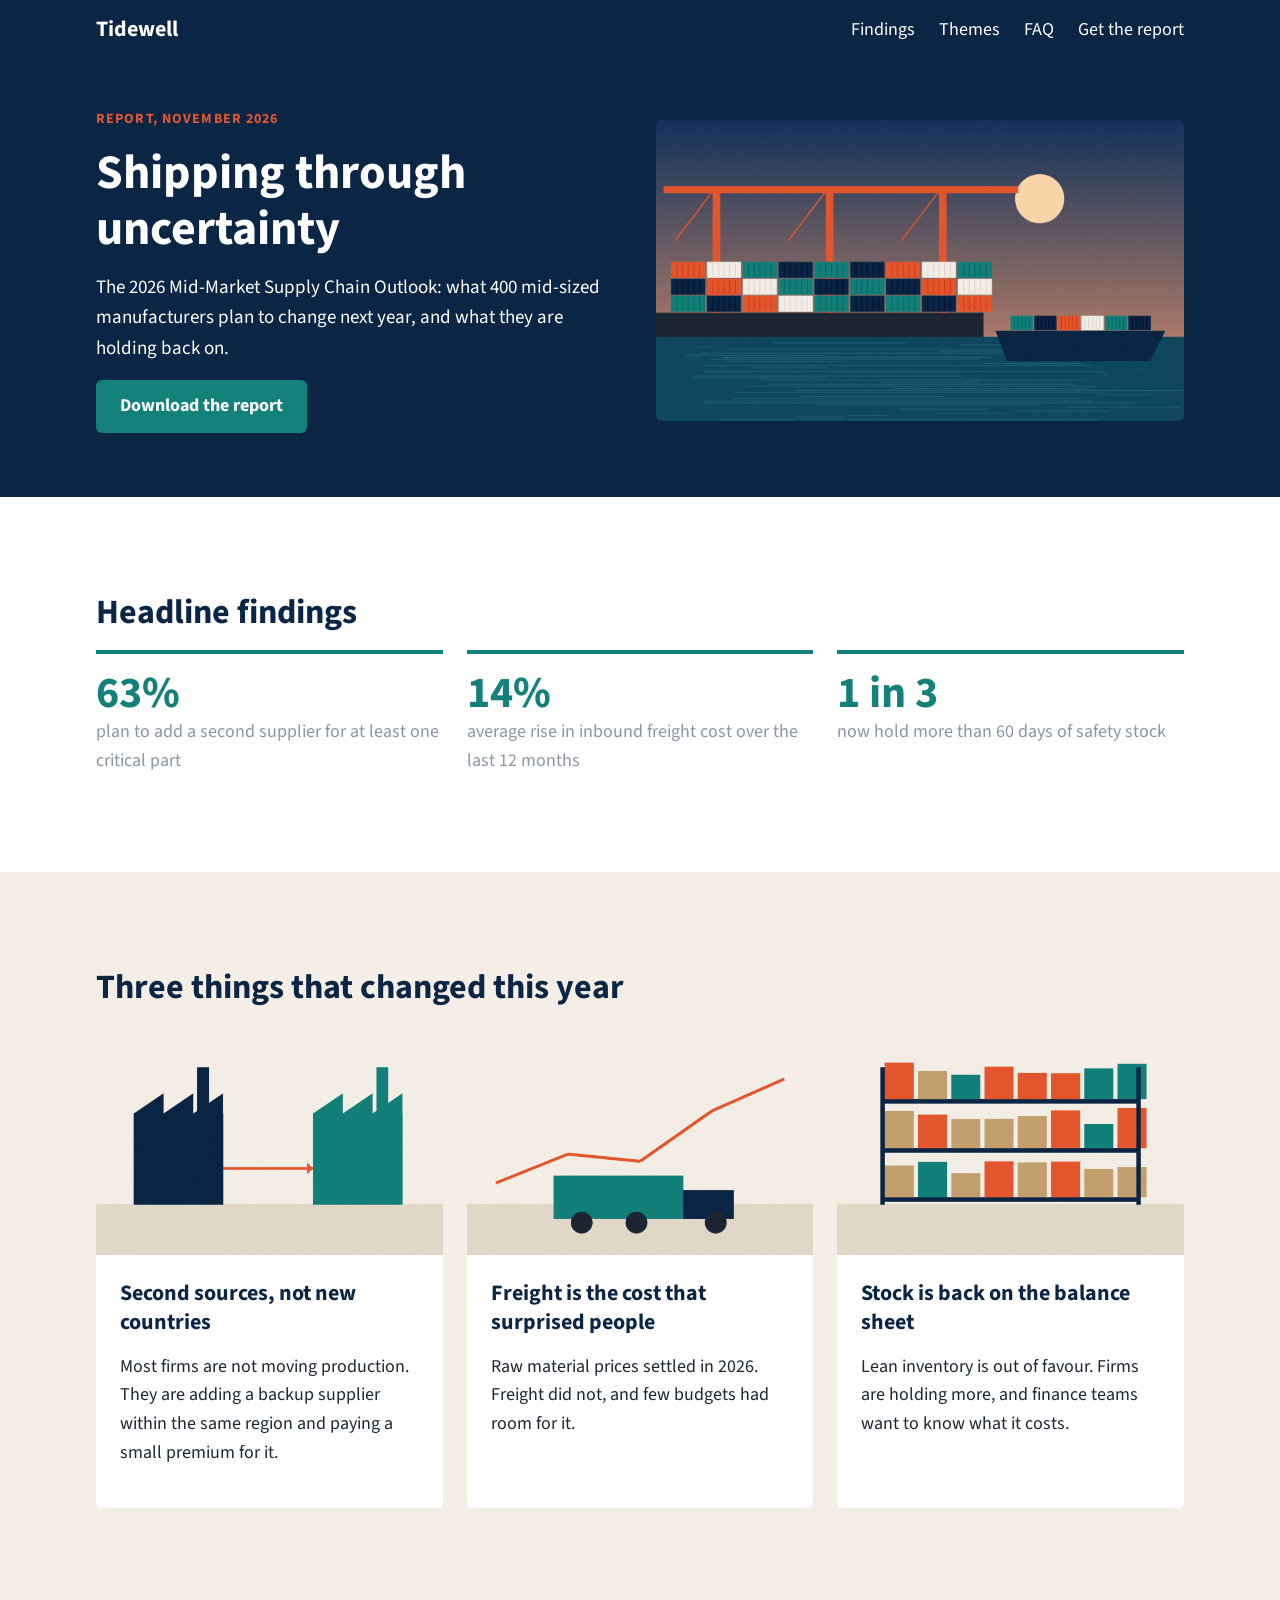
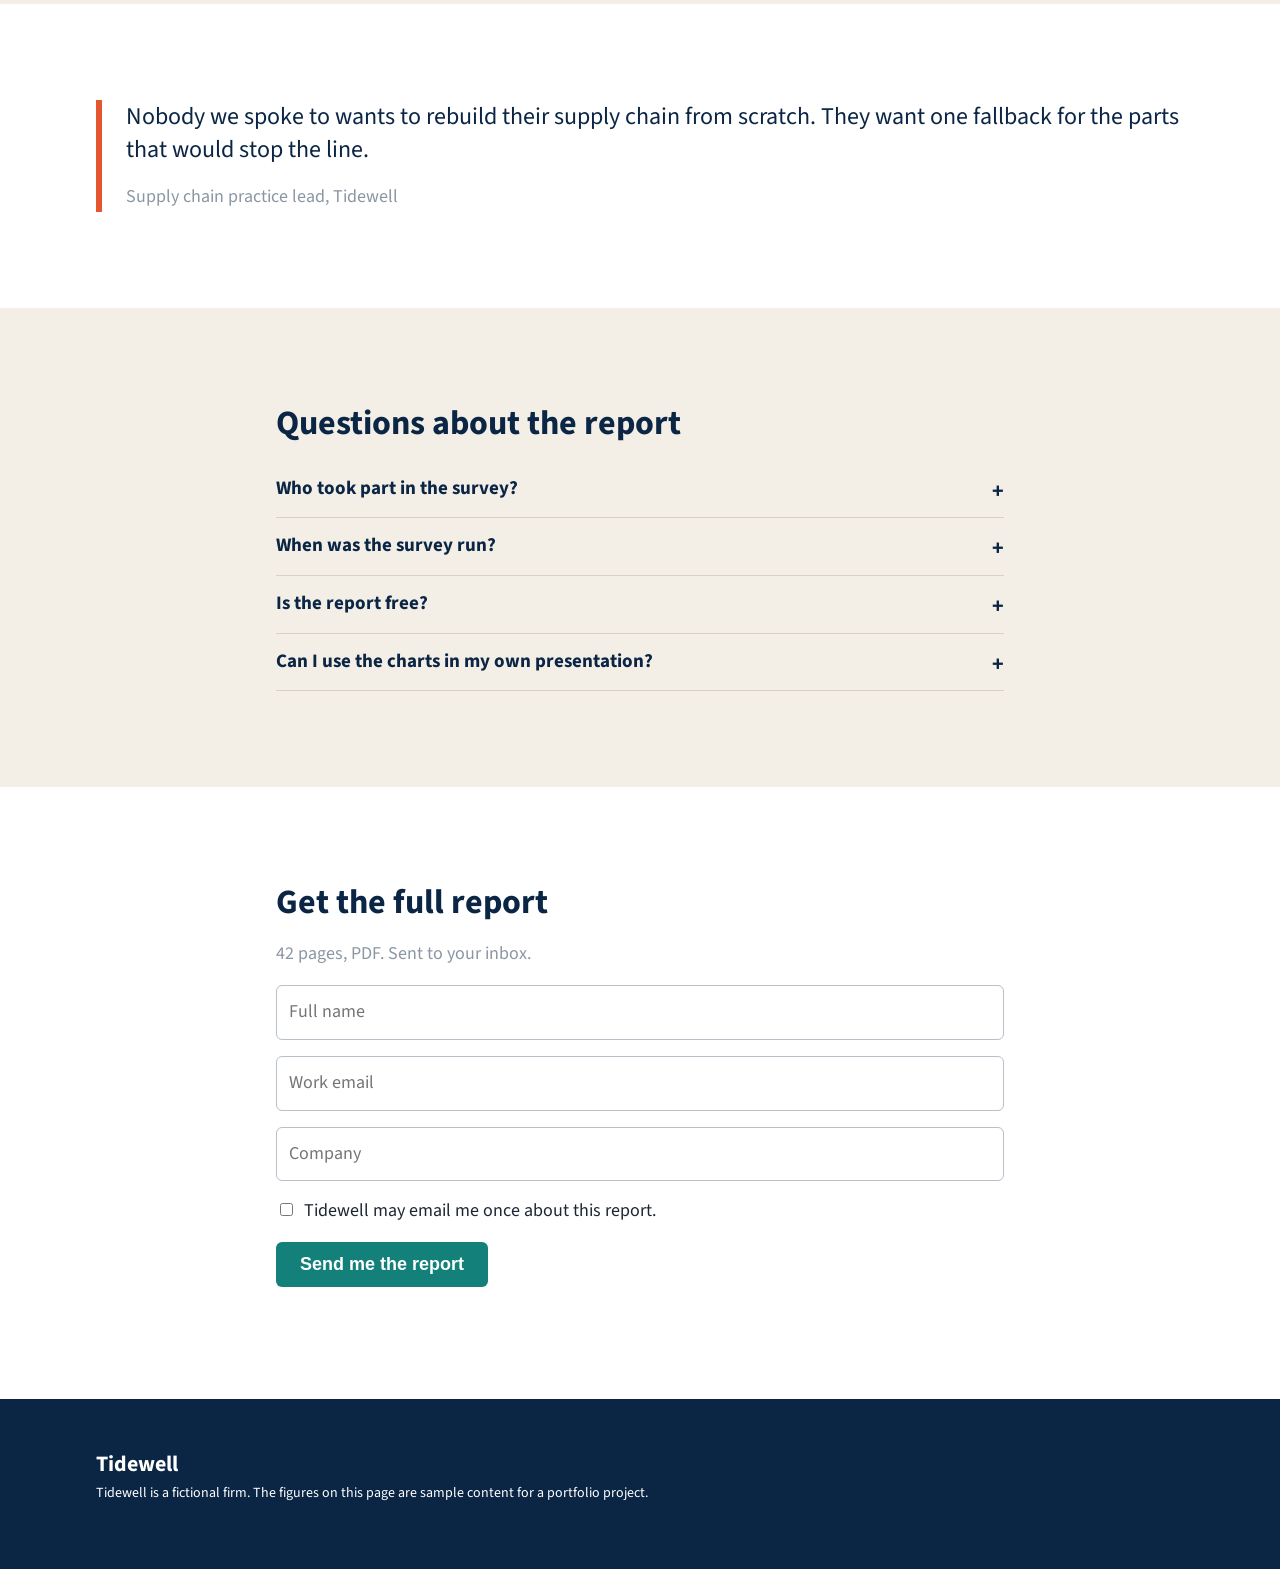
==== docs/index.html @ ba9bedf1 "First build" ====
<!doctype html>
<html lang="en">
<head>
  <meta charset="utf-8">
  <meta name="viewport" content="width=device-width, initial-scale=1">
  <title>2026 Mid-Market Supply Chain Outlook | Tidewell</title>
  <meta name="description" content="What 400 mid-sized manufacturers told us about costs, suppliers and stock levels for 2026. Download the full report.">
  <meta name="keywords" content="supply chain, manufacturing, outlook, report">
  <meta property="og:title" content="2026 Mid-Market Supply Chain Outlook | Tidewell">
  <meta property="og:description" content="What 400 mid-sized manufacturers told us about costs, suppliers and stock levels for 2026. Download the full report.">
  <link rel="stylesheet" href="css/tokens.css">
  <link rel="stylesheet" href="css/main.css">
  <script src="js/jquery-3.7.1.min.js"></script>
  <script src="js/main.js"></script>
</head>
<body>
<header class="site-header">
  <div class="wrap site-header__inner">
    <a class="logo" href="#main">Tidewell</a>
    <button class="nav-toggle" type="button" aria-expanded="false" aria-controls="site-nav">Menu</button>
    <nav id="site-nav" class="site-nav">
      <ul>
        <li><a href="#findings">Findings</a></li>
        <li><a href="#themes">Themes</a></li>
        <li><a href="#faq">FAQ</a></li>
        <li><a href="#download">Get the report</a></li>
      </ul>
    </nav>
  </div>
</header>  <main id="main">
<section class="hero">
  <div class="wrap hero__inner">
    <div class="hero__text">
      <p class="eyebrow">Report, November 2026</p>
      <h1>Shipping through uncertainty</h1>
      <p class="hero__sub">The 2026 Mid-Market Supply Chain Outlook: what 400 mid-sized manufacturers plan to change next year, and what they are holding back on.</p>
      <a class="btn" href="#download">Download the report</a>
    </div>
    <div class="hero__media">
<img src="images/hero-harbour.png" alt="Illustration of a harbour at dusk with cranes loading shipping containers">    </div>
  </div>
</section><section id="findings" class="section stats">
  <div class="wrap">
    <h2>Headline findings</h2>
    <ul class="stats__list">
      <li class="stat">
        <span class="stat__value">63%</span>
        <span class="stat__label">plan to add a second supplier for at least one critical part</span>
      </li>
      <li class="stat">
        <span class="stat__value">14%</span>
        <span class="stat__label">average rise in inbound freight cost over the last 12 months</span>
      </li>
      <li class="stat">
        <span class="stat__value">1 in 3</span>
        <span class="stat__label">now hold more than 60 days of safety stock</span>
      </li>
    </ul>
  </div>
</section><section id="themes" class="section section--sand">
  <div class="wrap">
    <h2>Three things that changed this year</h2>
    <div class="cards">
      <article class="card">
<img src="images/theme-suppliers.png">        <div class="card__body">
          <h3>Second sources, not new countries</h3>
          <p>Most firms are not moving production. They are adding a backup supplier within the same region and paying a small premium for it.</p>
        </div>
      </article>
      <article class="card">
<img src="images/theme-freight.png">        <div class="card__body">
          <h3>Freight is the cost that surprised people</h3>
          <p>Raw material prices settled in 2026. Freight did not, and few budgets had room for it.</p>
        </div>
      </article>
      <article class="card">
<img src="images/theme-stock.png" alt="Illustration of warehouse shelving stacked with boxes">        <div class="card__body">
          <h3>Stock is back on the balance sheet</h3>
          <p>Lean inventory is out of favour. Firms are holding more, and finance teams want to know what it costs.</p>
        </div>
      </article>
    </div>
  </div>
</section><section class="section quote">
  <div class="wrap">
    <figure>
      <blockquote><p>Nobody we spoke to wants to rebuild their supply chain from scratch. They want one fallback for the parts that would stop the line.</p></blockquote>
      <figcaption>Supply chain practice lead, Tidewell</figcaption>
    </figure>
  </div>
</section><section id="faq" class="section section--sand">
  <div class="wrap wrap--narrow">
    <h2>Questions about the report</h2>
    <div class="faq">
      <div class="faq__item">
        <h3>
          <button class="faq__q" type="button" aria-expanded="false" aria-controls="faq-1">Who took part in the survey?</button>
        </h3>
        <div class="faq__a" id="faq-1" hidden>
          <p>400 manufacturers with annual revenue between USD 50 million and USD 1 billion, across India, Southeast Asia and Europe.</p>
        </div>
      </div>
      <div class="faq__item">
        <h3>
          <button class="faq__q" type="button" aria-expanded="false" aria-controls="faq-2">When was the survey run?</button>
        </h3>
        <div class="faq__a" id="faq-2" hidden>
          <p>August and September 2026.</p>
        </div>
      </div>
      <div class="faq__item">
        <h3>
          <button class="faq__q" type="button" aria-expanded="false" aria-controls="faq-3">Is the report free?</button>
        </h3>
        <div class="faq__a" id="faq-3" hidden>
          <p>Yes. We ask for your work email so we can send it and, if you agree, follow up once.</p>
        </div>
      </div>
      <div class="faq__item">
        <h3>
          <button class="faq__q" type="button" aria-expanded="false" aria-controls="faq-4">Can I use the charts in my own presentation?</button>
        </h3>
        <div class="faq__a" id="faq-4" hidden>
          <p>Yes, with a credit to Tidewell and a link back to this page.</p>
        </div>
      </div>
    </div>
  </div>
</section><section id="download" class="section download">
  <div class="wrap wrap--narrow">
    <h2>Get the full report</h2>
    <p class="muted">42 pages, PDF. Sent to your inbox.</p>
    <form class="form" id="download-form" novalidate>
      <div class="form__row">
        <input id="name" name="name" type="text" autocomplete="name" placeholder="Full name" required>
      </div>
      <div class="form__row">
        <input id="email" name="email" type="email" autocomplete="email" placeholder="Work email" required>
      </div>
      <div class="form__row">
        <input id="company" name="company" type="text" autocomplete="organization" placeholder="Company" required>
      </div>
      <div class="form__row form__row--check">
        <input id="consent" name="consent" type="checkbox">
        <label for="consent">Tidewell may email me once about this report.</label>
      </div>
      <button class="btn" type="submit">Send me the report</button>
      <p class="form__msg" role="status"></p>
    </form>
  </div>
</section>  </main>
<footer class="site-footer">
  <div class="wrap">
    <p class="logo">Tidewell</p>
    <p>Tidewell is a fictional firm. The figures on this page are sample content for a portfolio project.</p>
  </div>
</footer></body>
</html>
---- docs/css/tokens.css ----
/* Brand tokens. Source of truth is brand/brand-guide.md - keep them in sync. */

@font-face {
  font-family: "Source Sans 3";
  src: url("../fonts/source-sans-3-latin-400-normal.woff2") format("woff2");
  font-weight: 400;
}
@font-face {
  font-family: "Source Sans 3";
  src: url("../fonts/source-sans-3-latin-700-normal.woff2") format("woff2");
  font-weight: 700;
}

:root {
  --tw-navy: #0B2545;
  --tw-teal: #13807A;
  --tw-sand: #F4EFE6;
  --tw-coral: #E4572E;
  --tw-ink: #1D2733;
  --tw-ink-muted: #8A96A3;
  --tw-white: #FFFFFF;

  --font: "Source Sans 3", system-ui, "Segoe UI", Roboto, Arial, sans-serif;

  --space-1: 4px;
  --space-2: 8px;
  --space-3: 16px;
  --space-4: 24px;
  --space-5: 32px;
  --space-6: 48px;
  --space-7: 64px;
  --space-8: 96px;

  --max-width: 1120px;
  --radius: 6px;
}
---- docs/css/main.css ----
*, *::before, *::after { box-sizing: border-box; }

body {
  margin: 0;
  font-family: var(--font);
  font-size: 17px;
  line-height: 1.6;
  color: var(--tw-ink);
  background: var(--tw-white);
}

img { max-width: 100%; display: block; }

h1, h2, h3 { color: var(--tw-navy); margin: 0 0 var(--space-3); }
h1 { font-size: 32px; line-height: 1.15; }
h2 { font-size: 26px; line-height: 1.2; }
h3 { font-size: 20px; line-height: 1.3; }
p { margin: 0 0 var(--space-3); }

a { color: var(--tw-teal); }

.wrap { max-width: var(--max-width); margin: 0 auto; padding: 0 var(--space-3); }
.wrap--narrow { max-width: 760px; }
.section { padding: var(--space-7) 0; }
.section--sand { background: var(--tw-sand); }
.muted { color: var(--tw-ink-muted); }
.eyebrow {
  text-transform: uppercase;
  letter-spacing: .08em;
  font-size: 14px;
  font-weight: 700;
  color: var(--tw-coral);
}

.btn {
  display: inline-block;
  background: var(--tw-teal);
  color: var(--tw-white);
  font-weight: 700;
  font-size: 18px;
  padding: 12px var(--space-4);
  border: 0;
  border-radius: var(--radius);
  text-decoration: none;
  cursor: pointer;
}
.btn:hover { background: #0F6B66; }

/* header */
.site-header {
  position: sticky;
  top: 0;
  z-index: 10;
  background: var(--tw-navy);
  transition: box-shadow .2s;
}
.site-header.is-scrolled { box-shadow: 0 2px 8px rgba(0, 0, 0, .25); }
.site-header__inner { display: flex; align-items: center; justify-content: space-between; min-height: 60px; }
.logo { color: var(--tw-white); font-weight: 700; font-size: 22px; text-decoration: none; margin: 0; }
.nav-toggle {
  background: none;
  border: 1px solid var(--tw-white);
  color: var(--tw-white);
  font: inherit;
  padding: var(--space-1) var(--space-3);
  border-radius: var(--radius);
}
.site-nav { display: none; position: absolute; top: 60px; left: 0; right: 0; background: var(--tw-navy); }
.site-nav.is-open { display: block; }
.site-nav ul { list-style: none; margin: 0; padding: var(--space-2) var(--space-3) var(--space-3); }
.site-nav a { display: block; color: var(--tw-white); text-decoration: none; padding: var(--space-2) 0; }

/* hero */
.hero { background: var(--tw-navy); color: var(--tw-white); padding: var(--space-6) 0 var(--space-7); }
.hero h1 { color: var(--tw-white); }
.hero__inner { display: grid; gap: var(--space-5); }
.hero__sub { font-size: 19px; }
.hero__media img { border-radius: var(--radius); }

/* stats */
.stats__list { list-style: none; padding: 0; margin: 0; display: grid; gap: var(--space-4); }
.stat { border-top: 4px solid var(--tw-teal); padding-top: var(--space-3); }
.stat__value { display: block; font-size: 44px; font-weight: 700; color: var(--tw-teal); line-height: 1.1; }
.stat__label { display: block; color: var(--tw-ink-muted); }

/* cards */
.cards { display: grid; gap: var(--space-4); }
.card { background: var(--tw-white); border-radius: var(--radius); overflow: hidden; }
.card img { aspect-ratio: 3 / 2; object-fit: cover; width: 100%; }
.card__body { padding: var(--space-4); }

/* quote */
.quote figure { margin: 0; border-left: 6px solid var(--tw-coral); padding-left: var(--space-4); }
.quote blockquote { margin: 0; font-size: 24px; line-height: 1.4; color: var(--tw-navy); }
.quote figcaption { color: var(--tw-ink-muted); margin-top: var(--space-3); }

/* faq */
.faq__item { border-bottom: 1px solid #D9D1C3; }
.faq__item h3 { margin: 0; }
.faq__q {
  width: 100%;
  text-align: left;
  background: none;
  border: 0;
  font: inherit;
  font-weight: 700;
  font-size: 19px;
  color: var(--tw-navy);
  padding: var(--space-3) var(--space-5) var(--space-3) 0;
  position: relative;
  cursor: pointer;
}
.faq__q::after { content: "+"; position: absolute; right: 0; top: var(--space-3); font-size: 22px; }
.faq__q[aria-expanded="true"]::after { content: "\2212"; }
.faq__a p { padding-bottom: var(--space-3); }

/* form */
.form__row { margin-bottom: var(--space-3); }
.form input[type="text"], .form input[type="email"] {
  width: 100%;
  font: inherit;
  padding: 12px;
  border: 1px solid #B8C0C9;
  border-radius: var(--radius);
}
.form input.is-invalid { border-color: var(--tw-coral); }
.form__row--check { display: flex; gap: var(--space-2); align-items: flex-start; }
.form__row--check input { margin-top: 6px; }
.form__msg { margin-top: var(--space-3); font-weight: 700; }

/* footer */
.site-footer { background: var(--tw-navy); color: var(--tw-white); padding: var(--space-6) 0; font-size: 14px; }

@media (min-width: 720px) {
  .stats__list { grid-template-columns: repeat(3, 1fr); }
  .cards { grid-template-columns: repeat(3, 1fr); }
}

@media (min-width: 960px) {
  body { font-size: 18px; }
  h1 { font-size: 48px; }
  h2 { font-size: 34px; }
  h3 { font-size: 22px; }
  .section { padding: var(--space-8) 0; }
  .hero__inner { grid-template-columns: 1fr 1fr; align-items: center; }
  .nav-toggle { display: none; }
  .site-nav { display: block; position: static; background: none; }
  .site-nav ul { display: flex; gap: var(--space-4); padding: 0; }
}
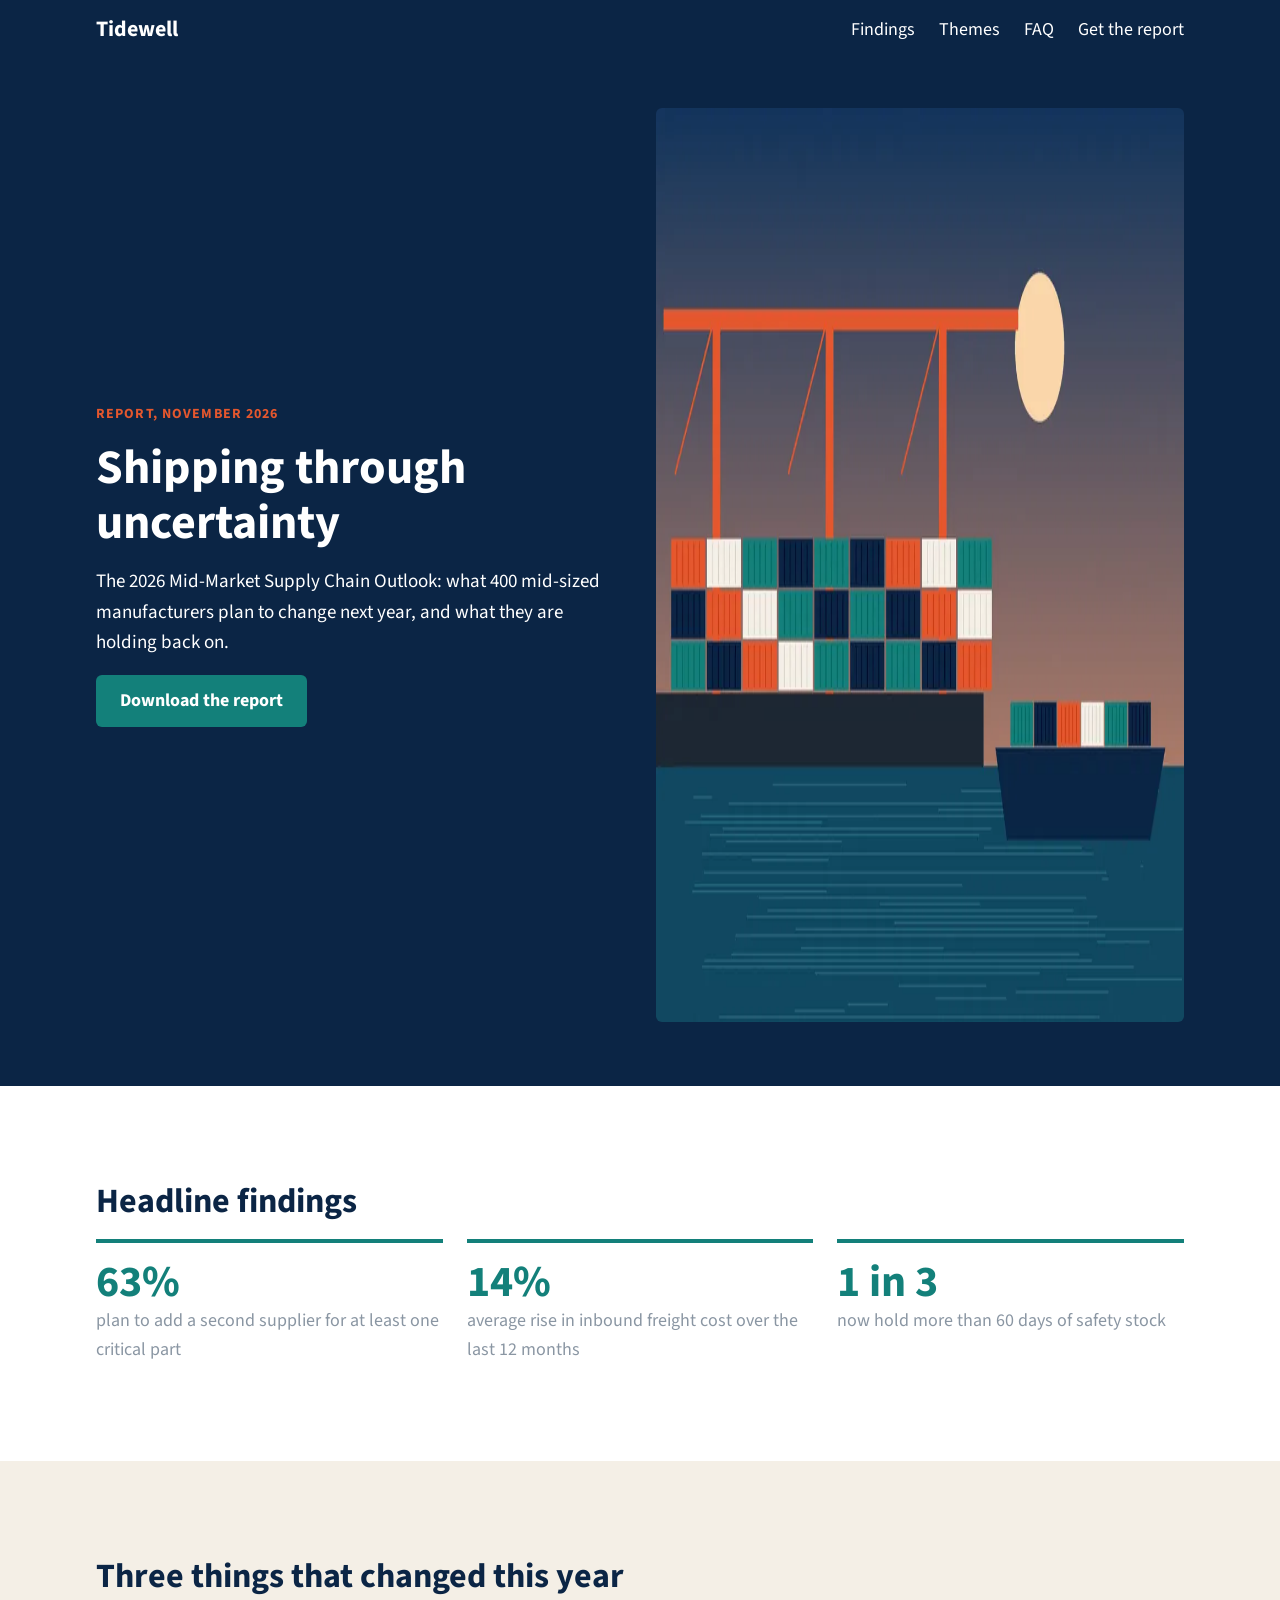
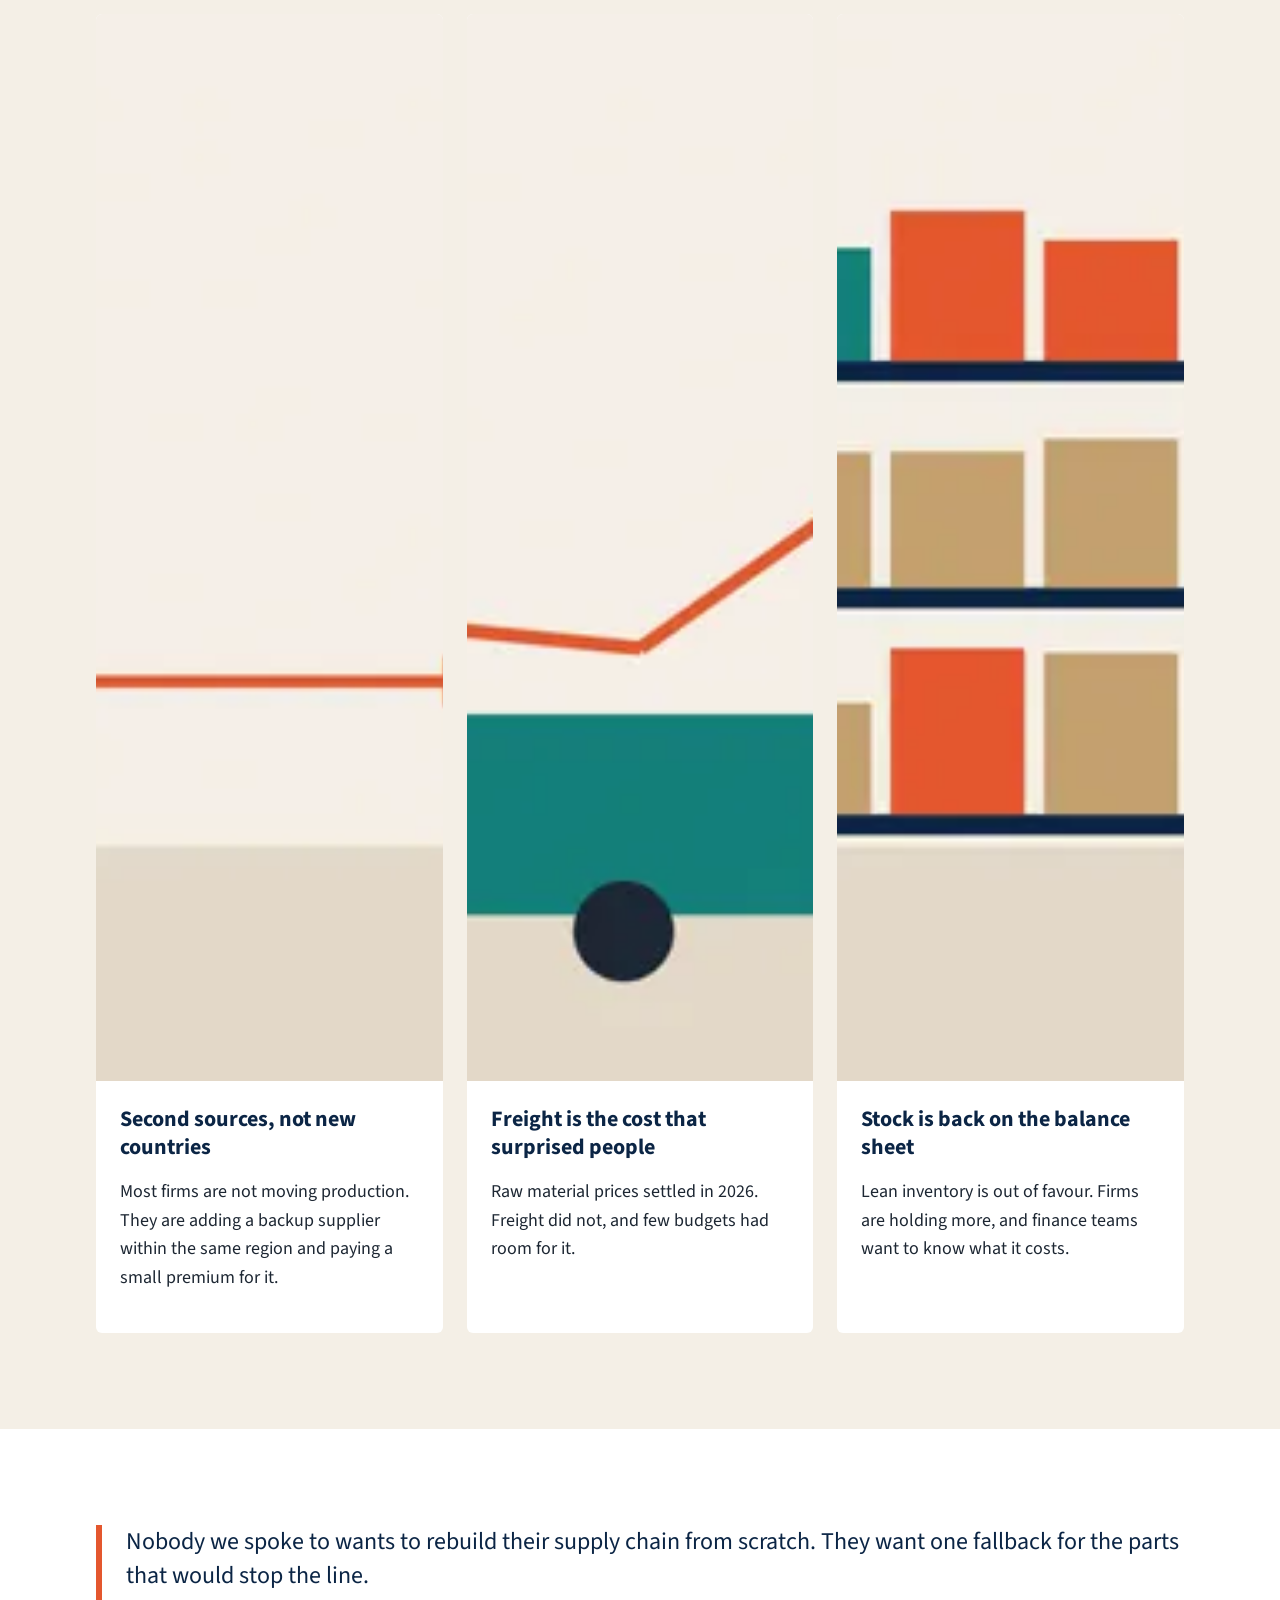
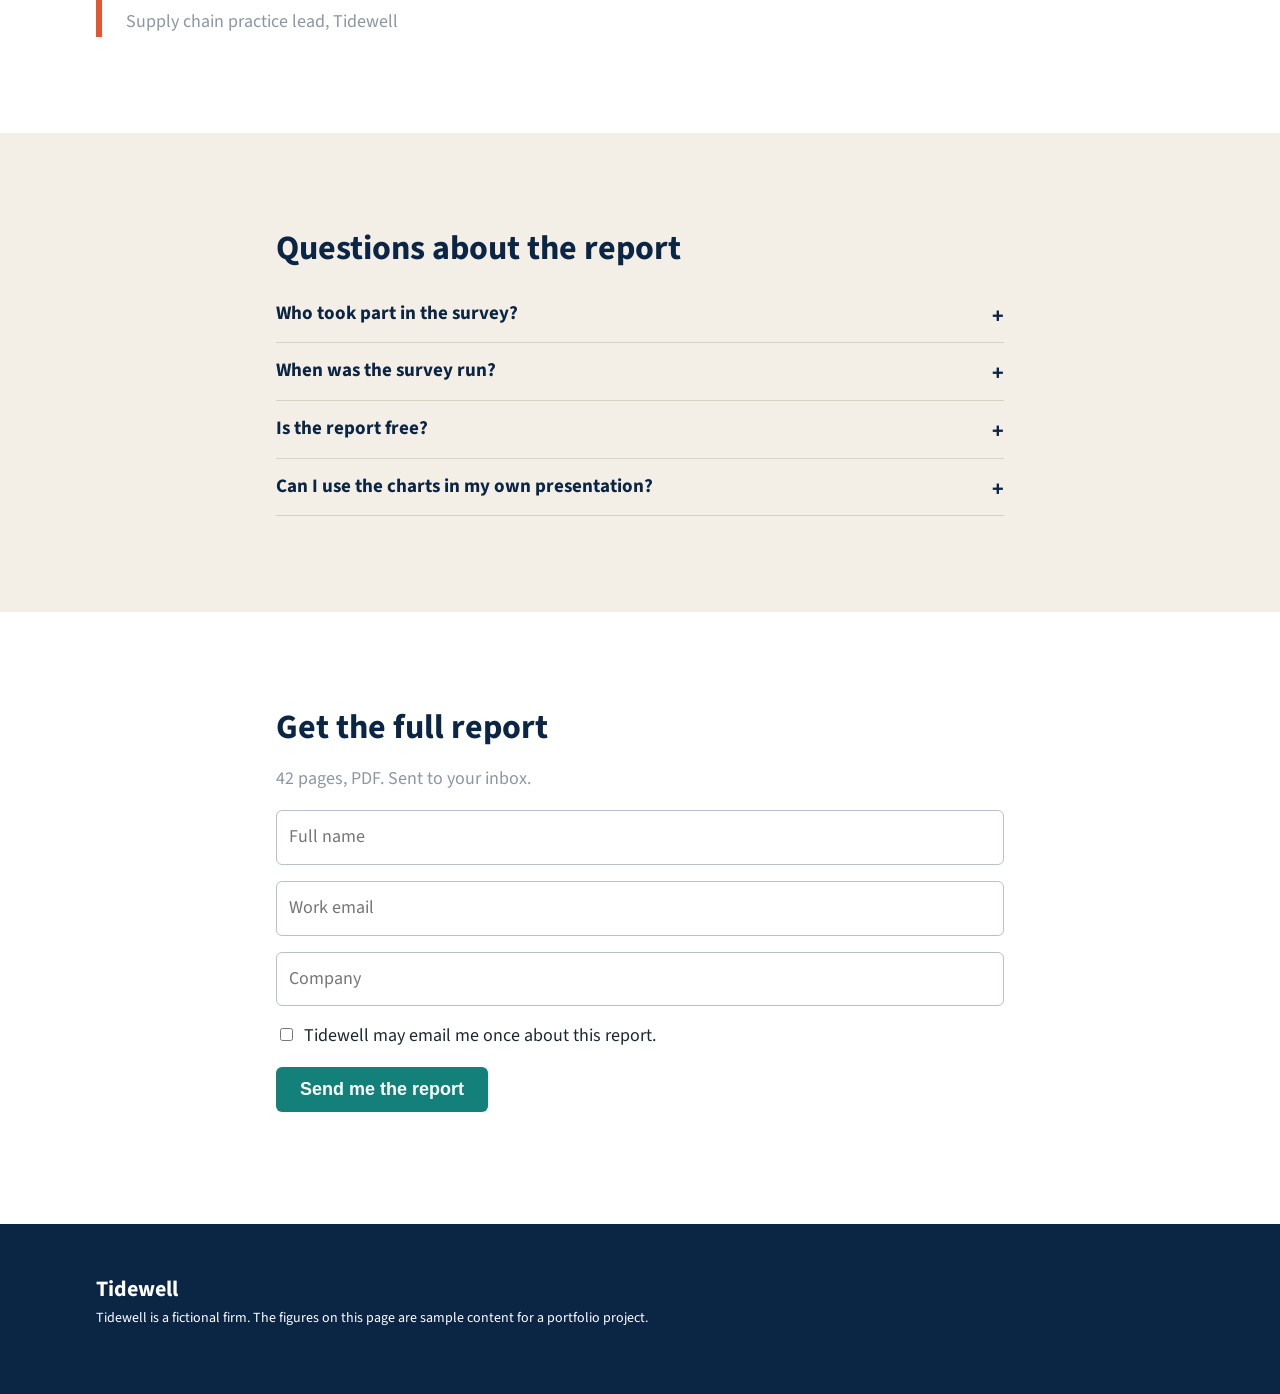
==== commit 1010ceff: "Serve images as webp in 3 sizes with srcset and fixed dimensions" ====
--- a/docs/index.html
+++ b/docs/index.html
@@ -37,7 +37,7 @@
       <a class="btn" href="#download">Download the report</a>
     </div>
     <div class="hero__media">
-<img src="images/hero-harbour.png" alt="Illustration of a harbour at dusk with cranes loading shipping containers">    </div>
+<img src="images/hero-harbour-960.webp" srcset="images/hero-harbour-480.webp 480w, images/hero-harbour-960.webp 960w, images/hero-harbour-1600.webp 1600w" sizes="(min-width: 960px) 50vw, 100vw" width="1600" height="914" alt="Illustration of a harbour at dusk with cranes loading shipping containers" fetchpriority="high">    </div>
   </div>
 </section><section id="findings" class="section stats">
   <div class="wrap">
@@ -62,19 +62,19 @@
     <h2>Three things that changed this year</h2>
     <div class="cards">
       <article class="card">
-<img src="images/theme-suppliers.png">        <div class="card__body">
+<img src="images/theme-suppliers-960.webp" srcset="images/theme-suppliers-480.webp 480w, images/theme-suppliers-960.webp 960w, images/theme-suppliers-1600.webp 1600w" sizes="(min-width: 720px) 33vw, 100vw" width="1600" height="1067" loading="lazy" decoding="async">        <div class="card__body">
           <h3>Second sources, not new countries</h3>
           <p>Most firms are not moving production. They are adding a backup supplier within the same region and paying a small premium for it.</p>
         </div>
       </article>
       <article class="card">
-<img src="images/theme-freight.png">        <div class="card__body">
+<img src="images/theme-freight-960.webp" srcset="images/theme-freight-480.webp 480w, images/theme-freight-960.webp 960w, images/theme-freight-1600.webp 1600w" sizes="(min-width: 720px) 33vw, 100vw" width="1600" height="1067" loading="lazy" decoding="async">        <div class="card__body">
           <h3>Freight is the cost that surprised people</h3>
           <p>Raw material prices settled in 2026. Freight did not, and few budgets had room for it.</p>
         </div>
       </article>
       <article class="card">
-<img src="images/theme-stock.png" alt="Illustration of warehouse shelving stacked with boxes">        <div class="card__body">
+<img src="images/theme-stock-960.webp" srcset="images/theme-stock-480.webp 480w, images/theme-stock-960.webp 960w, images/theme-stock-1600.webp 1600w" sizes="(min-width: 720px) 33vw, 100vw" width="1600" height="1067" alt="Illustration of warehouse shelving stacked with boxes" loading="lazy" decoding="async">        <div class="card__body">
           <h3>Stock is back on the balance sheet</h3>
           <p>Lean inventory is out of favour. Firms are holding more, and finance teams want to know what it costs.</p>
         </div>
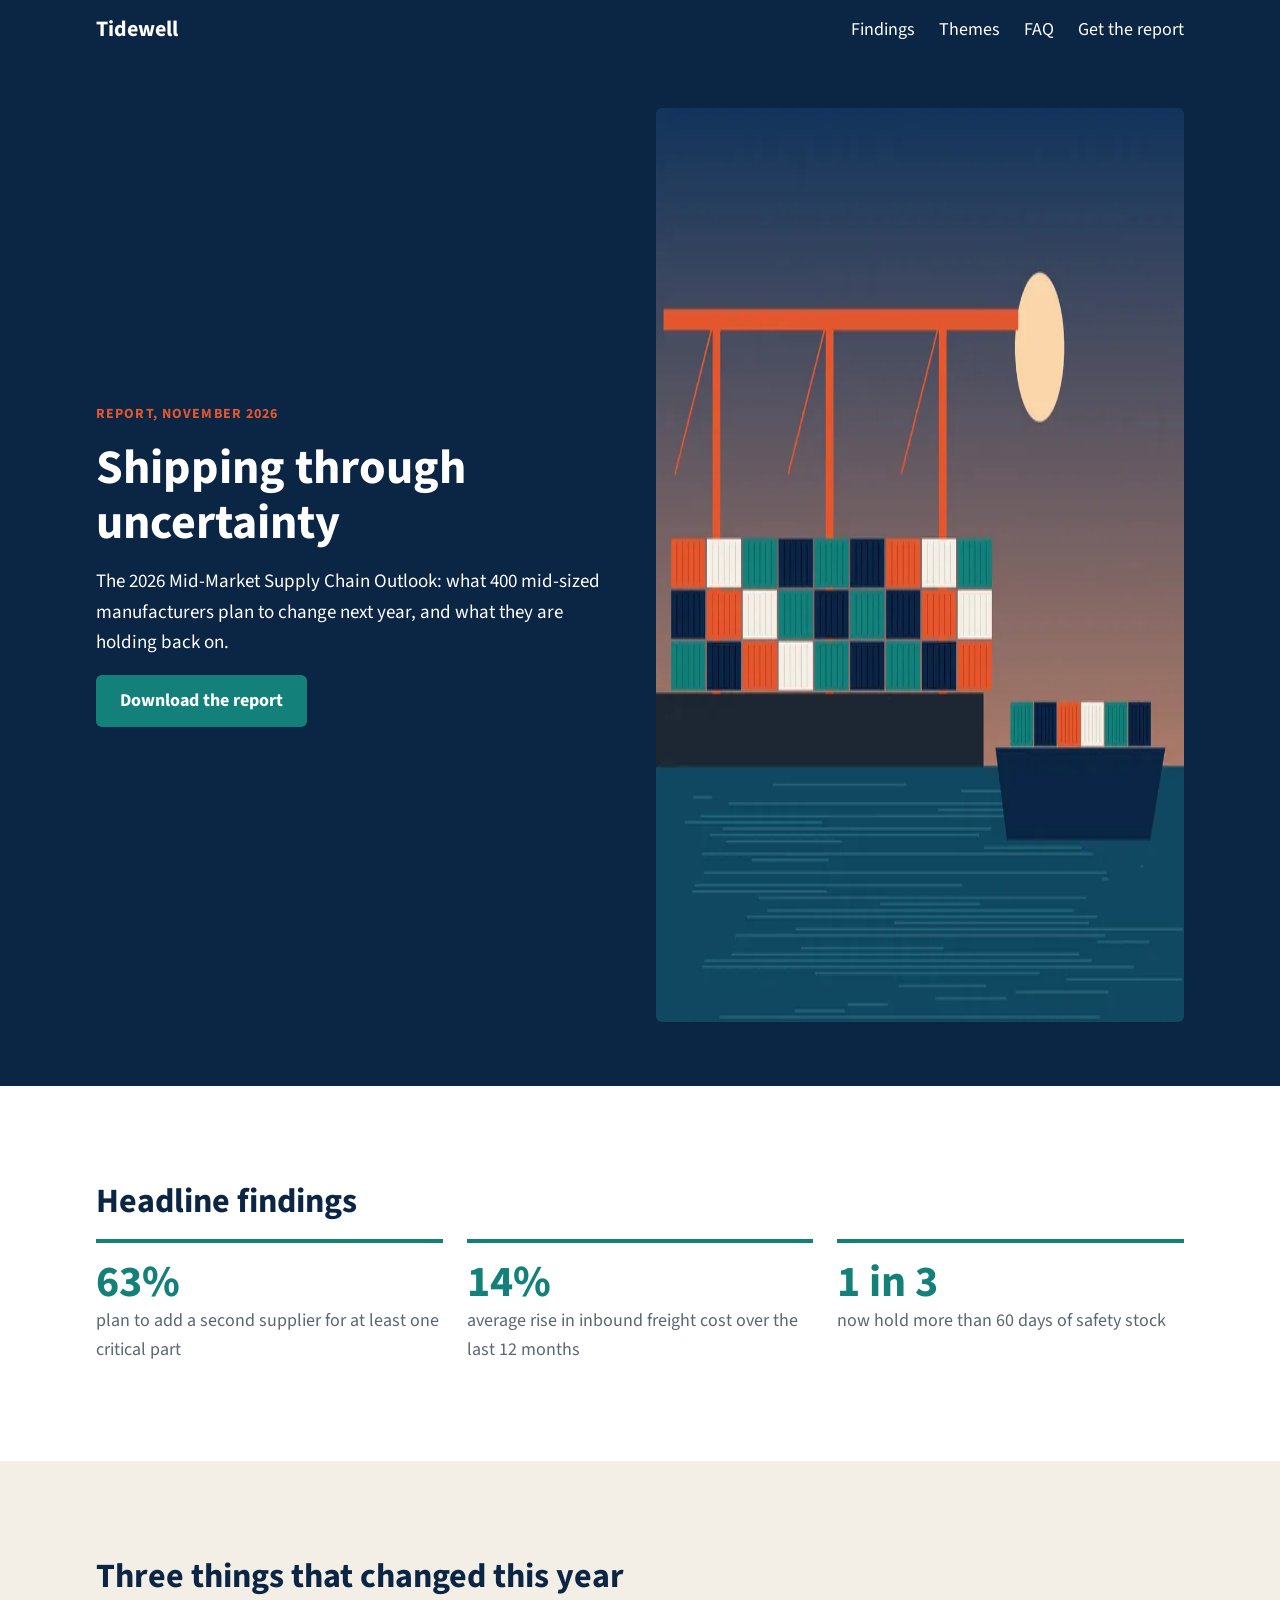
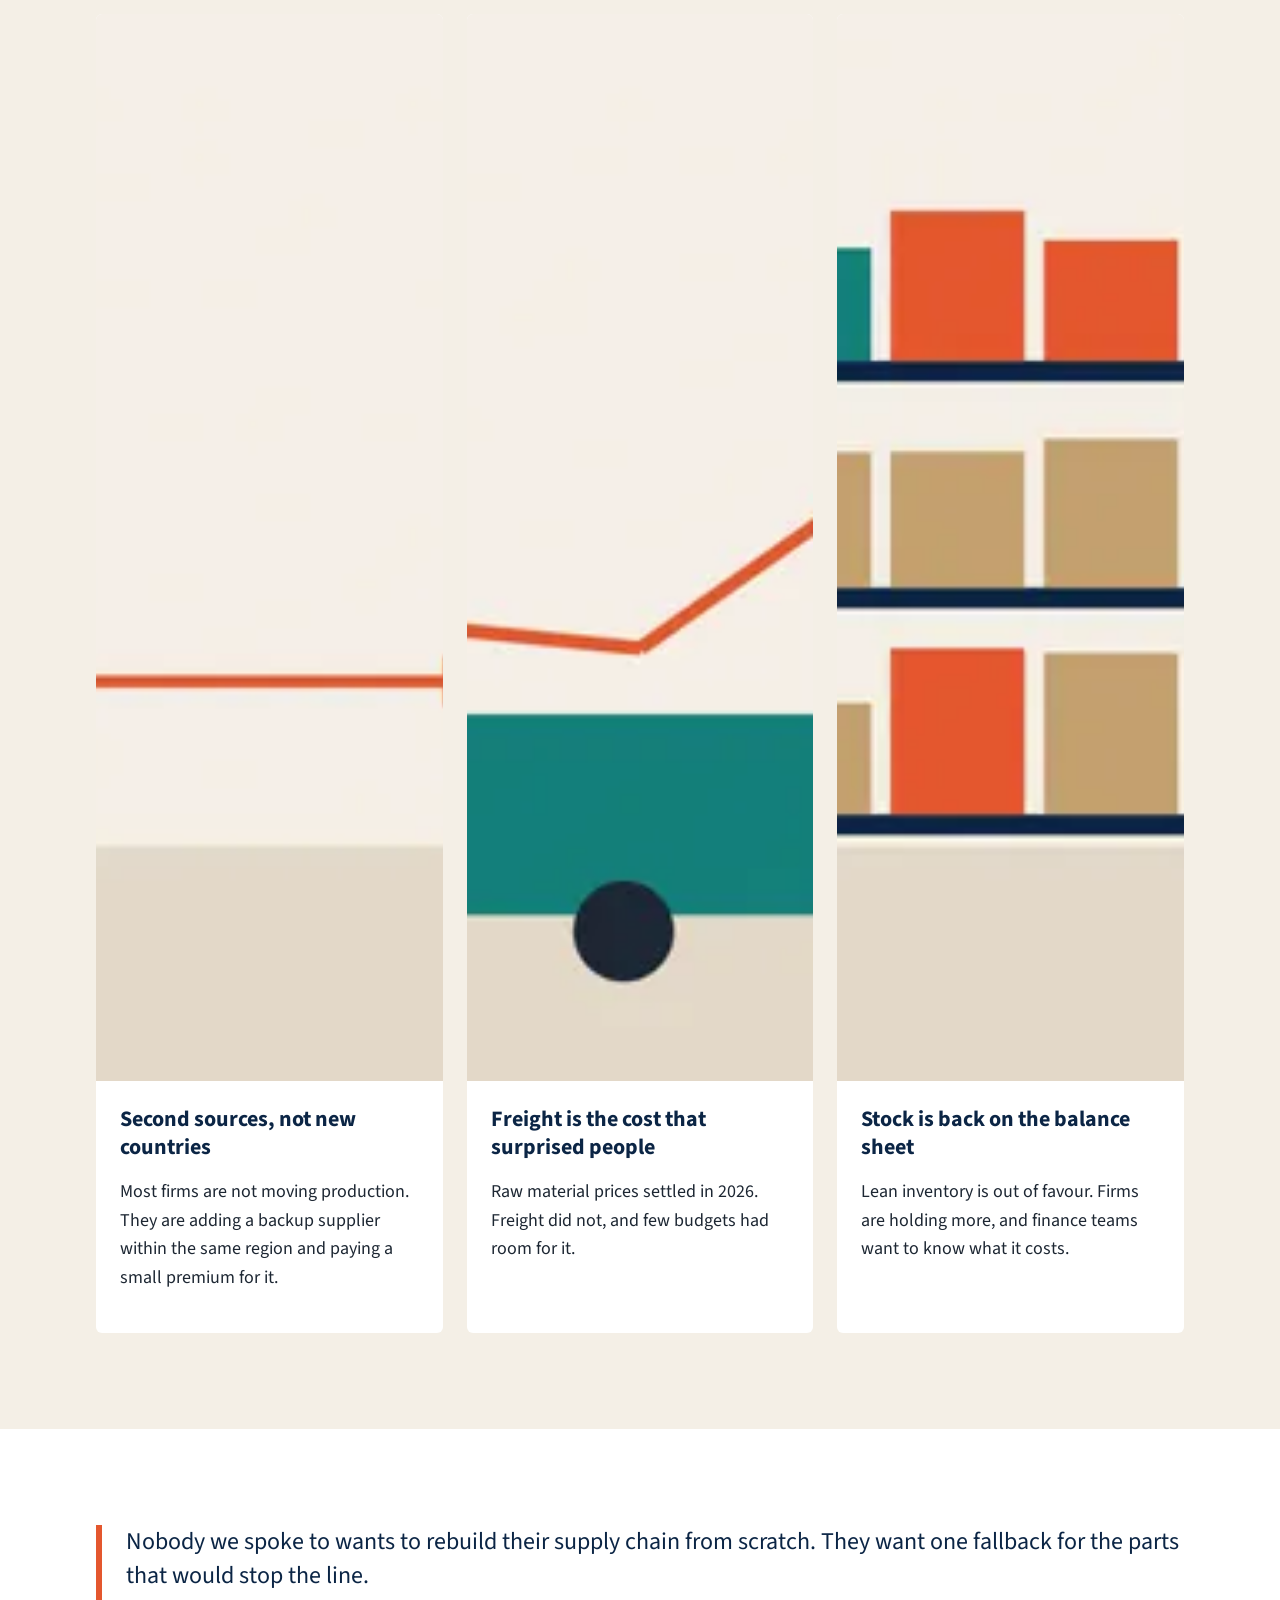
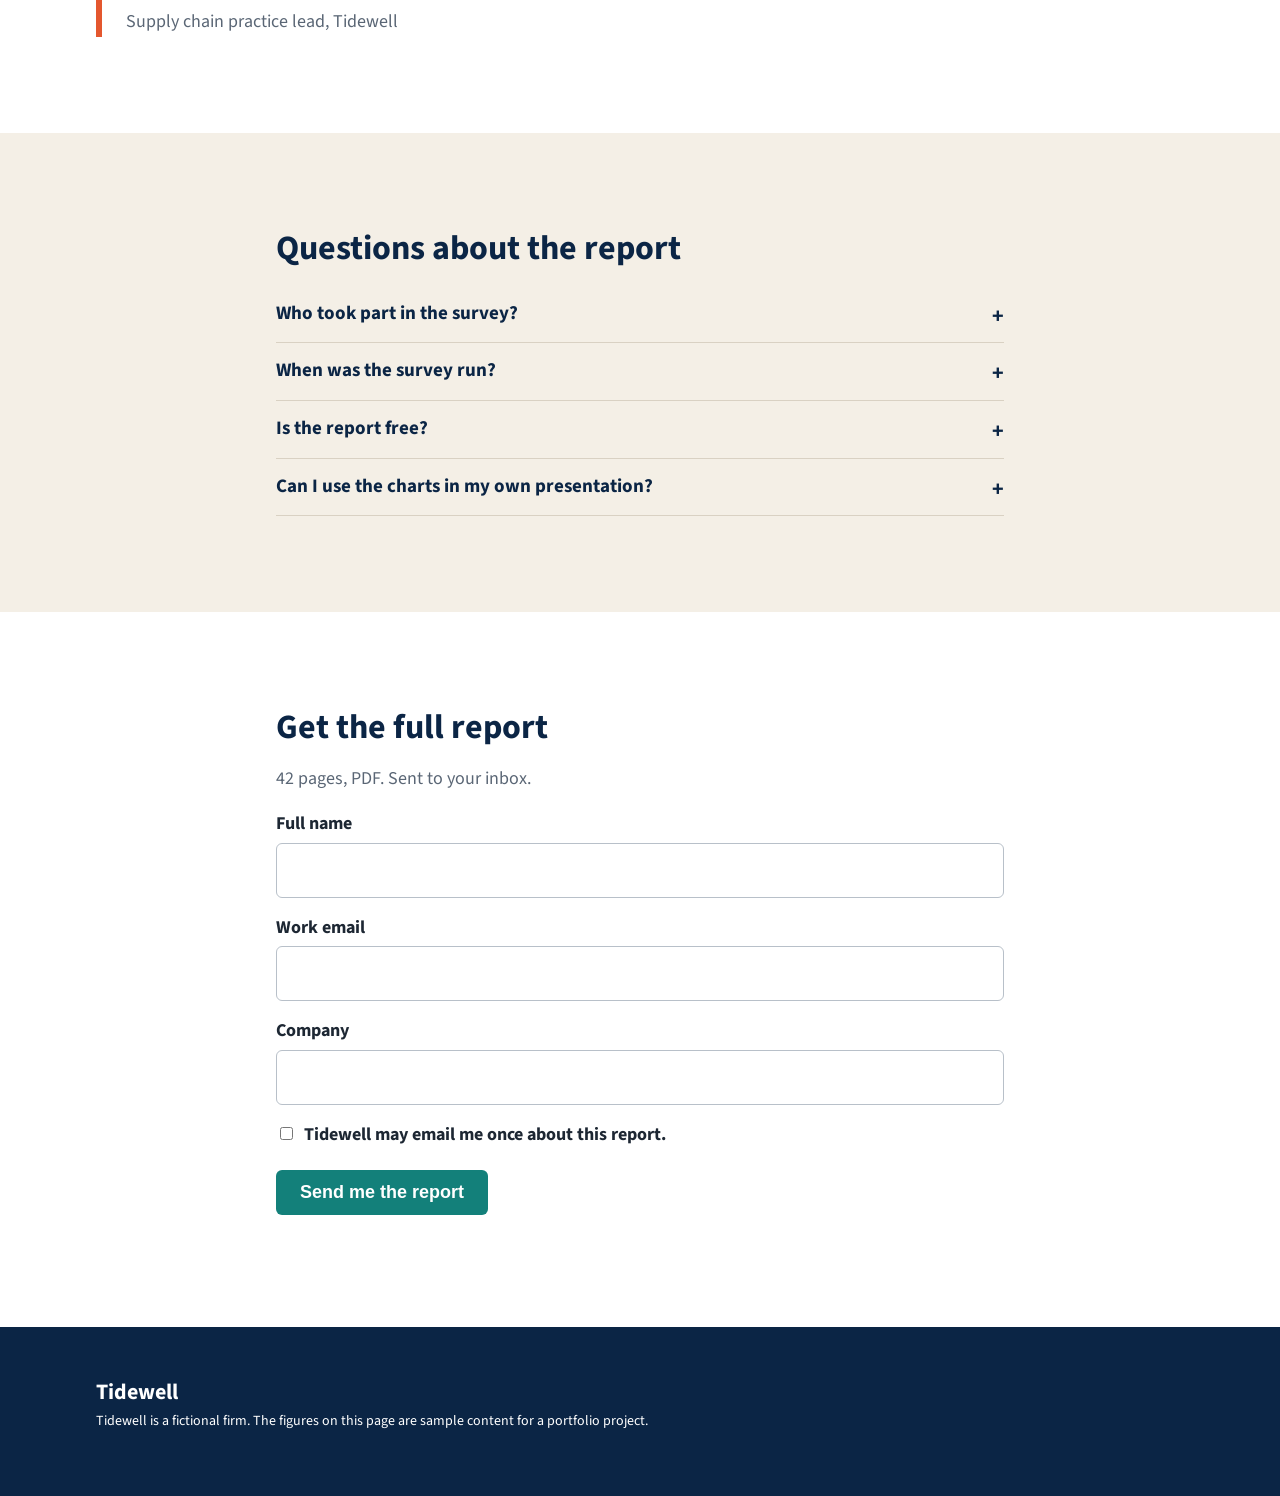
==== commit 99fedbae: "Defer scripts, font-display swap, preload fonts, favicon" ====
--- a/docs/index.html
+++ b/docs/index.html
@@ -8,10 +8,13 @@
   <meta name="keywords" content="supply chain, manufacturing, outlook, report">
   <meta property="og:title" content="2026 Mid-Market Supply Chain Outlook | Tidewell">
   <meta property="og:description" content="What 400 mid-sized manufacturers told us about costs, suppliers and stock levels for 2026. Download the full report.">
+  <link rel="icon" href="favicon.svg" type="image/svg+xml">
+  <link rel="preload" href="fonts/source-sans-3-latin-400-normal.woff2" as="font" type="font/woff2" crossorigin>
+  <link rel="preload" href="fonts/source-sans-3-latin-700-normal.woff2" as="font" type="font/woff2" crossorigin>
   <link rel="stylesheet" href="css/tokens.css">
   <link rel="stylesheet" href="css/main.css">
-  <script src="js/jquery-3.7.1.min.js"></script>
-  <script src="js/main.js"></script>
+  <script src="js/jquery-3.7.1.min.js" defer></script>
+  <script src="js/main.js" defer></script>
 </head>
 <body>
 <header class="site-header">
@@ -62,13 +65,13 @@
     <h2>Three things that changed this year</h2>
     <div class="cards">
       <article class="card">
-<img src="images/theme-suppliers-960.webp" srcset="images/theme-suppliers-480.webp 480w, images/theme-suppliers-960.webp 960w, images/theme-suppliers-1600.webp 1600w" sizes="(min-width: 720px) 33vw, 100vw" width="1600" height="1067" loading="lazy" decoding="async">        <div class="card__body">
+<img src="images/theme-suppliers-960.webp" srcset="images/theme-suppliers-480.webp 480w, images/theme-suppliers-960.webp 960w, images/theme-suppliers-1600.webp 1600w" sizes="(min-width: 720px) 33vw, 100vw" width="1600" height="1067" alt="Illustration of two factories linked by an arrow, one supplying the other" loading="lazy" decoding="async">        <div class="card__body">
           <h3>Second sources, not new countries</h3>
           <p>Most firms are not moving production. They are adding a backup supplier within the same region and paying a small premium for it.</p>
         </div>
       </article>
       <article class="card">
-<img src="images/theme-freight-960.webp" srcset="images/theme-freight-480.webp 480w, images/theme-freight-960.webp 960w, images/theme-freight-1600.webp 1600w" sizes="(min-width: 720px) 33vw, 100vw" width="1600" height="1067" loading="lazy" decoding="async">        <div class="card__body">
+<img src="images/theme-freight-960.webp" srcset="images/theme-freight-480.webp 480w, images/theme-freight-960.webp 960w, images/theme-freight-1600.webp 1600w" sizes="(min-width: 720px) 33vw, 100vw" width="1600" height="1067" alt="Illustration of a delivery truck in front of a rising cost line" loading="lazy" decoding="async">        <div class="card__body">
           <h3>Freight is the cost that surprised people</h3>
           <p>Raw material prices settled in 2026. Freight did not, and few budgets had room for it.</p>
         </div>
@@ -132,13 +135,16 @@
     <p class="muted">42 pages, PDF. Sent to your inbox.</p>
     <form class="form" id="download-form" novalidate>
       <div class="form__row">
-        <input id="name" name="name" type="text" autocomplete="name" placeholder="Full name" required>
+        <label for="name">Full name</label>
+        <input id="name" name="name" type="text" autocomplete="name" required>
       </div>
       <div class="form__row">
-        <input id="email" name="email" type="email" autocomplete="email" placeholder="Work email" required>
+        <label for="email">Work email</label>
+        <input id="email" name="email" type="email" autocomplete="email" required>
       </div>
       <div class="form__row">
-        <input id="company" name="company" type="text" autocomplete="organization" placeholder="Company" required>
+        <label for="company">Company</label>
+        <input id="company" name="company" type="text" autocomplete="organization" required>
       </div>
       <div class="form__row form__row--check">
         <input id="consent" name="consent" type="checkbox">
--- a/docs/css/tokens.css
+++ b/docs/css/tokens.css
@@ -4,11 +4,13 @@
   font-family: "Source Sans 3";
   src: url("../fonts/source-sans-3-latin-400-normal.woff2") format("woff2");
   font-weight: 400;
+  font-display: swap;
 }
 @font-face {
   font-family: "Source Sans 3";
   src: url("../fonts/source-sans-3-latin-700-normal.woff2") format("woff2");
   font-weight: 700;
+  font-display: swap;
 }
 
 :root {
@@ -17,7 +19,7 @@
   --tw-sand: #F4EFE6;
   --tw-coral: #E4572E;
   --tw-ink: #1D2733;
-  --tw-ink-muted: #8A96A3;
+  --tw-ink-muted: #5A6675;
   --tw-white: #FFFFFF;
 
   --font: "Source Sans 3", system-ui, "Segoe UI", Roboto, Arial, sans-serif;
--- a/docs/css/main.css
+++ b/docs/css/main.css
@@ -116,6 +116,7 @@
 
 /* form */
 .form__row { margin-bottom: var(--space-3); }
+.form__row > label { display: block; font-weight: 700; margin-bottom: var(--space-1); }
 .form input[type="text"], .form input[type="email"] {
   width: 100%;
   font: inherit;
